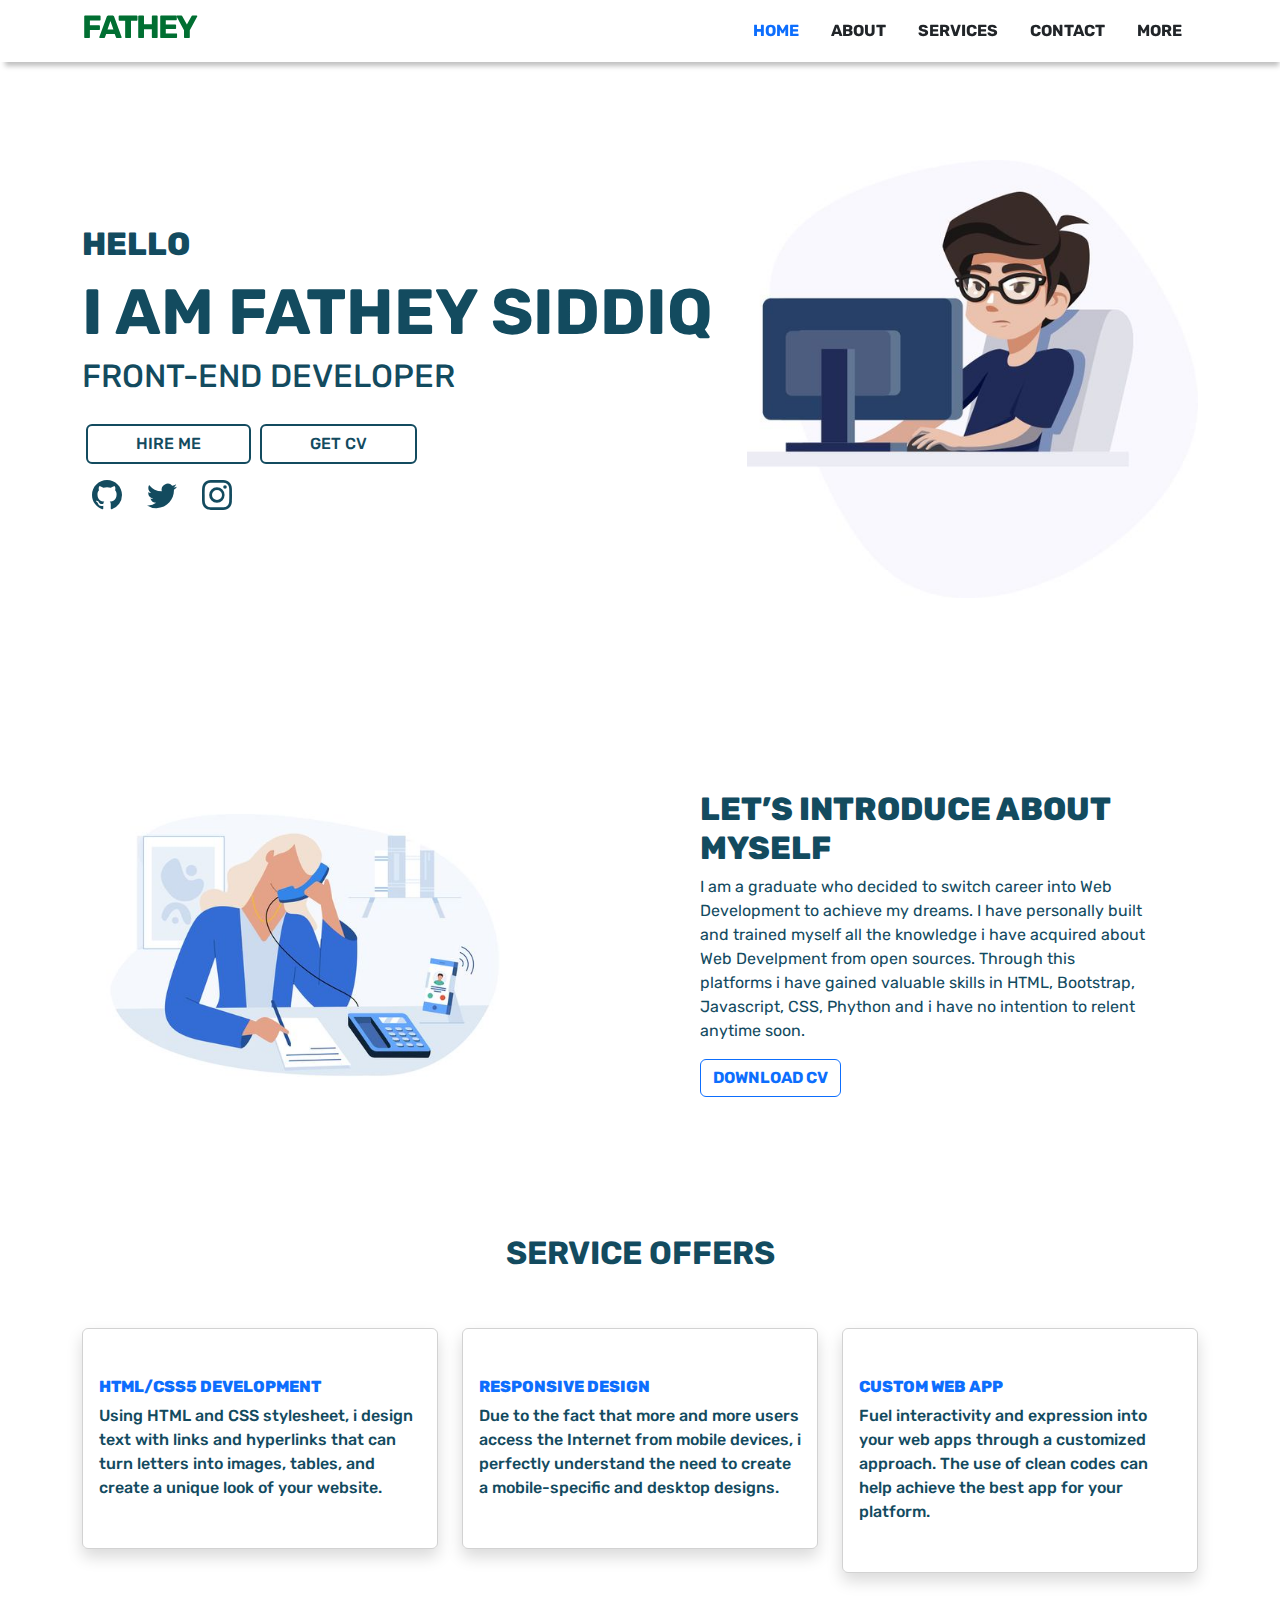
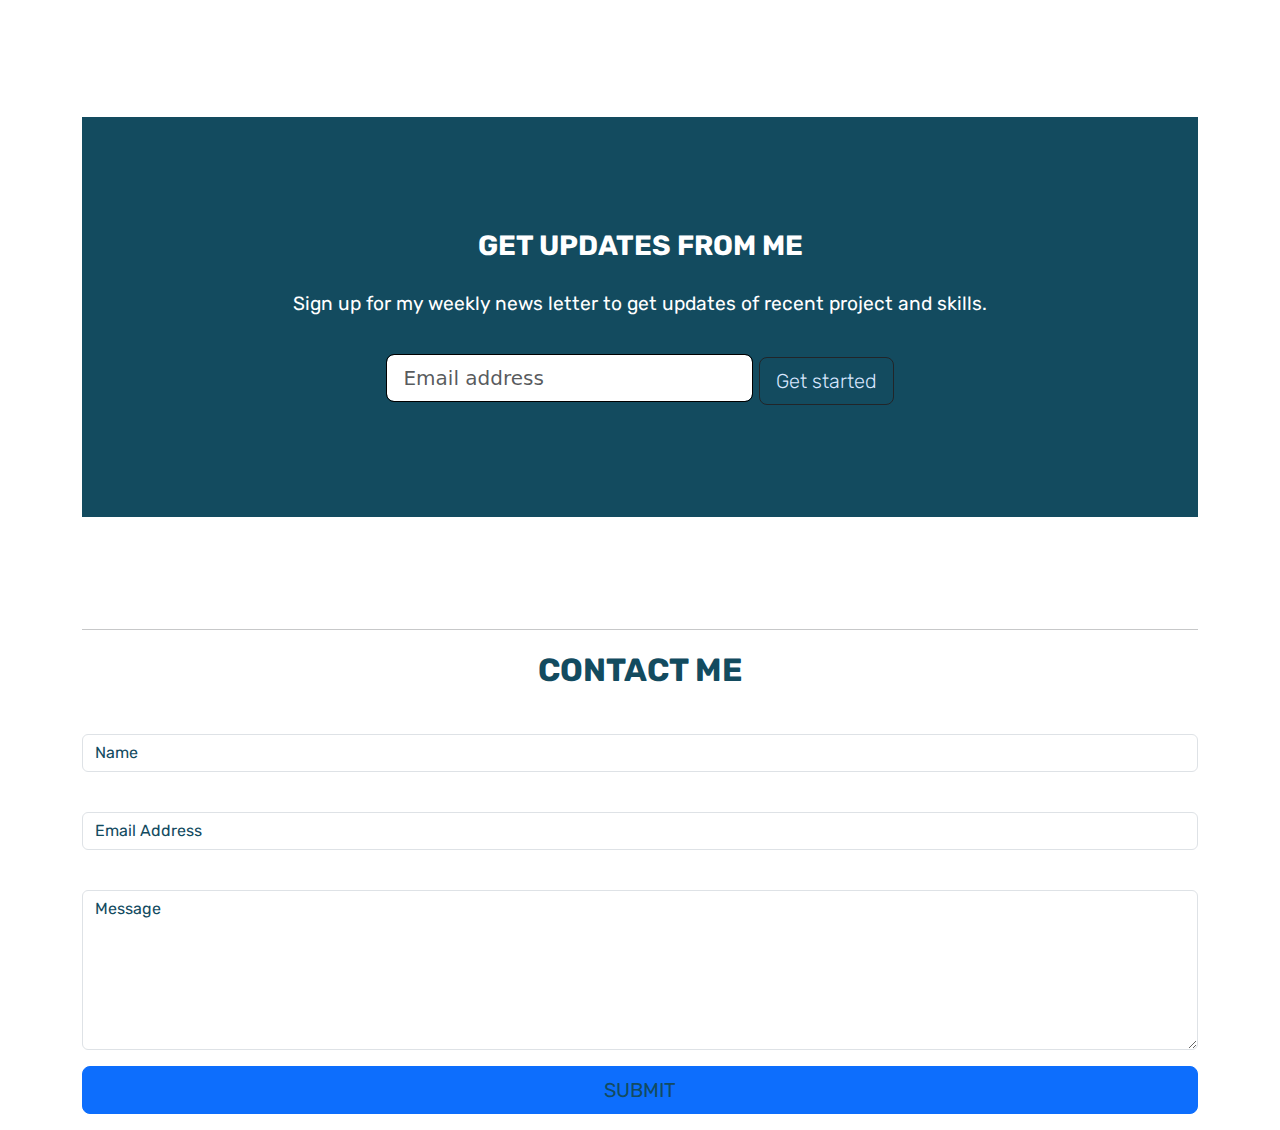
==== index.html @ e8e60c8e "Rename portfolo.html to index.html" ====
<!DOCTYPE html>
<html lang="en">
  <head>
    <meta charset="utf-8" />
    <meta http-equiv="X-UA-Compatible" content="IE=edge" />
    <meta name="viewport" content="width=device-width, initial-scale=1" />
    <link
      href="https://cdn.jsdelivr.net/npm/bootstrap@5.2.1/dist/css/bootstrap.min.css"
      rel="stylesheet"
    />

    <link rel="stylesheet" href="styles/styles.css" />
    <link
      rel="stylesheet"
      href="https://fonts.googleapis.com/css?family=Rubik"
    />
    <link
      rel="stylesheet"
      href="https://cdn.jsdelivr.net/npm/bootstrap-icons@1.5.0/font/bootstrap-icons.css"
    />
    <title>Fathey's World</title>
  </head>
  <body class="p-3 m-0 border-0 bd-example" style="background: white">
    <nav class="navbar navbar-dark navbar-expand-lg fixed-top mb-5">
      <div class="container">
        <h1 class="topper">FATHEY</h1>

        <button
          class="navbar-toggler bg-dark"
          type="button"
          data-bs-toggle="offcanvas"
          data-bs-target="#offcanvasDarkNavbar"
          aria-controls="offcanvasDarkNavbar"
        >
          <span class="navbar-toggler-icon"></span>
        </button>
        <div
          class="offcanvas offcanvas-end text-bg-info"
          tabindex="-1"
          id="offcanvasDarkNavbar"
          aria-labelledby="offcanvasDarkNavbarLabel"
        >
          <div class="offcanvas-header">
            <button
              type="button"
              class="btn-close btn-close-white"
              data-bs-dismiss="offcanvas"
              aria-label="Close"
            ></button>
          </div>
          <div class="offcanvas-body">
            <ul class="navbar-nav justify-content-end flex-grow-1">
              <li class="nav-item">
                <a
                  class="nav-link active link-primary active px-3"
                  aria-current="page"
                  href="#"
                  >HOME</a
                >
              </li>
              <li class="nav-item">
                <a class="nav-link link-dark active px-3" href="#">ABOUT</a>
              </li>
              <li class="nav-item">
                <a class="nav-link link-dark active px-3" href="">SERVICES</a>
              </li>
              <li class="nav-item">
                <a class="nav-link link-dark active px-3" href="">CONTACT</a>
              </li>
              <li class="nav-item">
                <a class="nav-link link-dark active px-3" href="">MORE</a>
              </li>
            </ul>
          </div>
        </div>
      </div>
    </nav>

    <!--introductory note about the portfolio-->
    <main>
      <div class="container main">
        <div class="row">
          <div class="col-12 col-lg-7">
            <div class="mt-5 pt-5">
              <p class="text-one mt-5 pt-3 lh-sm">HELLO</p>
              <p class="text-two lh-1">I AM FATHEY SIDDIQ</p>
              <p class="text-three lh-1">FRONT-END DEVELOPER</p>
            </div>

            <div class="">
              <button type="button" class="btn btn-md px-5 mx-1 my-3">
                <span>HIRE ME</span>
              </button>
              <button type="button" class="btn btn-md px-5 my-3">
                <span>GET CV</span>
              </button>
            </div>
            <div class="social">
              <svg
                xmlns="http://www.w3.org/2000/svg"
                width="50"
                height="30"
                fill="#134b5f"
                class="bi bi-github"
                viewBox="0 0 16 16"
              >
                <path
                  d="M8 0C3.58 0 0 3.58 0 8c0 3.54 2.29 6.53 5.47 7.59.4.07.55-.17.55-.38 0-.19-.01-.82-.01-1.49-2.01.37-2.53-.49-2.69-.94-.09-.23-.48-.94-.82-1.13-.28-.15-.68-.52-.01-.53.63-.01 1.08.58 1.23.82.72 1.21 1.87.87 2.33.66.07-.52.28-.87.51-1.07-1.78-.2-3.64-.89-3.64-3.95 0-.87.31-1.59.82-2.15-.08-.2-.36-1.02.08-2.12 0 0 .67-.21 2.2.82.64-.18 1.32-.27 2-.27.68 0 1.36.09 2 .27 1.53-1.04 2.2-.82 2.2-.82.44 1.1.16 1.92.08 2.12.51.56.82 1.27.82 2.15 0 3.07-1.87 3.75-3.65 3.95.29.25.54.73.54 1.48 0 1.07-.01 1.93-.01 2.2 0 .21.15.46.55.38A8.012 8.012 0 0 0 16 8c0-4.42-3.58-8-8-8z"
                />
              </svg>

              <svg
                xmlns="http://www.w3.org/2000/svg"
                width="50"
                height="30"
                fill="#134b5f"
                class="bi bi-twitter"
                viewBox="0 0 16 16"
              >
                <path
                  d="M5.026 15c6.038 0 9.341-5.003 9.341-9.334 0-.14 0-.282-.006-.422A6.685 6.685 0 0 0 16 3.542a6.658 6.658 0 0 1-1.889.518 3.301 3.301 0 0 0 1.447-1.817 6.533 6.533 0 0 1-2.087.793A3.286 3.286 0 0 0 7.875 6.03a9.325 9.325 0 0 1-6.767-3.429 3.289 3.289 0 0 0 1.018 4.382A3.323 3.323 0 0 1 .64 6.575v.045a3.288 3.288 0 0 0 2.632 3.218 3.203 3.203 0 0 1-.865.115 3.23 3.23 0 0 1-.614-.057 3.283 3.283 0 0 0 3.067 2.277A6.588 6.588 0 0 1 .78 13.58a6.32 6.32 0 0 1-.78-.045A9.344 9.344 0 0 0 5.026 15z"
                />
              </svg>

              <svg
                xmlns="http://www.w3.org/2000/svg"
                width="50"
                height="30"
                fill="#134b5f"
                class="bi bi-instagram"
                viewBox="0 0 16 16"
              >
                <path
                  d="M8 0C5.829 0 5.556.01 4.703.048 3.85.088 3.269.222 2.76.42a3.917 3.917 0 0 0-1.417.923A3.927 3.927 0 0 0 .42 2.76C.222 3.268.087 3.85.048 4.7.01 5.555 0 5.827 0 8.001c0 2.172.01 2.444.048 3.297.04.852.174 1.433.372 1.942.205.526.478.972.923 1.417.444.445.89.719 1.416.923.51.198 1.09.333 1.942.372C5.555 15.99 5.827 16 8 16s2.444-.01 3.298-.048c.851-.04 1.434-.174 1.943-.372a3.916 3.916 0 0 0 1.416-.923c.445-.445.718-.891.923-1.417.197-.509.332-1.09.372-1.942C15.99 10.445 16 10.173 16 8s-.01-2.445-.048-3.299c-.04-.851-.175-1.433-.372-1.941a3.926 3.926 0 0 0-.923-1.417A3.911 3.911 0 0 0 13.24.42c-.51-.198-1.092-.333-1.943-.372C10.443.01 10.172 0 7.998 0h.003zm-.717 1.442h.718c2.136 0 2.389.007 3.232.046.78.035 1.204.166 1.486.275.373.145.64.319.92.599.28.28.453.546.598.92.11.281.24.705.275 1.485.039.843.047 1.096.047 3.231s-.008 2.389-.047 3.232c-.035.78-.166 1.203-.275 1.485a2.47 2.47 0 0 1-.599.919c-.28.28-.546.453-.92.598-.28.11-.704.24-1.485.276-.843.038-1.096.047-3.232.047s-2.39-.009-3.233-.047c-.78-.036-1.203-.166-1.485-.276a2.478 2.478 0 0 1-.92-.598 2.48 2.48 0 0 1-.6-.92c-.109-.281-.24-.705-.275-1.485-.038-.843-.046-1.096-.046-3.233 0-2.136.008-2.388.046-3.231.036-.78.166-1.204.276-1.486.145-.373.319-.64.599-.92.28-.28.546-.453.92-.598.282-.11.705-.24 1.485-.276.738-.034 1.024-.044 2.515-.045v.002zm4.988 1.328a.96.96 0 1 0 0 1.92.96.96 0 0 0 0-1.92zm-4.27 1.122a4.109 4.109 0 1 0 0 8.217 4.109 4.109 0 0 0 0-8.217zm0 1.441a2.667 2.667 0 1 1 0 5.334 2.667 2.667 0 0 1 0-5.334z"
                />
              </svg>
            </div>
          </div>
          <div class="col-none col-lg-5">
            <img
              src="images/folio.jpg"
              class="image-fluid my-5 py-5 image1"
              alt="mages"
            />
          </div>
        </div>
      </div>
    </main>

    <section>
      <div class="container" id="section1">
        <div class="row">
          <div class="col col-lg-6 mt-5 pt-5">
            <img
              src="images/magic2.jpg"
              class="image-fluid mx-1 px-2 image2"
              alt="magic2"
            />
          </div>
          <!-- basic introduction about me -->
          <div class="col-12 col-lg-6 mt-5 pt-5 intro">
            <h3 class="mx-5" id="intro">LET’S INTRODUCE ABOUT MYSELF</h3>
            <p class="mx-5">
              I am a graduate who decided to switch career into Web Development
              to achieve my dreams. I have personally built and trained myself
              all the knowledge i have acquired about Web Develpment from open
              sources. Through this platforms i have gained valuable skills in
              HTML, Bootstrap, Javascript, CSS, Phython and i have no intention
              to relent anytime soon.
            </p>
            <div class="mx-5">
              <button class="btn btn-outline-primary">
                <span>DOWNLOAD CV</span>
              </button>
            </div>
          </div>
        </div>
      </div>
    </section>

    <!-- skill section and serivce -->
    <section id="section2">
      <div class="container">
        <h3 class="text-center">SERVICE OFFERS</h3>
        <div class="row g-4">
          <div class="col-lg-4" id="card">
            <div class="card shadow">
              <div class="card-body py-5">
                <h6 class="card-title">
                  <a href=""> HTML/CSS5 DEVELOPMENT</a>
                </h6>
                <p class="card-text">
                  Using HTML and CSS stylesheet, i design text with links and
                  hyperlinks that can turn letters into images, tables, and
                  create a unique look of your website.
                </p>
              </div>
            </div>
          </div>
          <div class="col-lg-4" id="card">
            <div class="card shadow">
              <div class="card-body py-5">
                <h6 class="card-title">
                  <a href="">RESPONSIVE DESIGN</a>
                </h6>
                <p class="card-text">
                  Due to the fact that more and more users access the Internet
                  from mobile devices, i perfectly understand the need to create
                  a mobile-specific and desktop designs.
                </p>
              </div>
            </div>
          </div>
          <div class="col-lg-4" id="card">
            <div class="card shadow">
              <div class="card-body py-5">
                <h6 class="card-title">
                  <a href=""> CUSTOM WEB APP</a>
                </h6>
                <p class="card-text">
                  Fuel interactivity and expression into your web apps through a
                  customized approach. The use of clean codes can help achieve
                  the best app for your platform.
                </p>
              </div>
            </div>
          </div>
        </div>
      </div>
    </section>

    <section>
      <div class="container" id="section3">
        <div class="toper">
          <h3 class="">GET UPDATES FROM ME</h3>
          <p class="">
            Sign up for my weekly news letter to get updates of recent project
            and skills.
          </p>
          <form action="form-control" class="">
            <div class="form-group d-inline px-3">
              <!-- Form submit label -->
              <label for="form-control" class="form-label"
                ><input
                  type="email"
                  class="form-control-lg form-control"
                  placeholder="Email address"
                  id="input-lg"
              /></label>

              <!-- Form submit button -->
              <button type="button" class="btn btn-outline-dark btn-lg">
                <span>Get started</span>
              </button>
            </div>
          </form>
        </div>
      </div>
    </section>

    <section>
      <div class="container">
        <div class="" id="contacts">
          <div id="contactForm">
            <hr />
            <p class="text-center">CONTACT ME</p>
            <form
              action="mailto:fati.muhammad1@icloud.com"
              method="post"
              enctype="text/plain"
            >
              <!-- Name input -->
              <div class="mb-3">
                <label class="form-label" for="name"></label>
                <input
                  class="form-control"
                  id="name"
                  type="text"
                  placeholder="Name"
                  required
                />
              </div>

              <!-- Email address input -->
              <div class="mb-3">
                <label class="form-label" for="emailAddress"></label>
                <input
                  class="form-control"
                  id="emailAddress"
                  type="email"
                  placeholder="Email Address"
                  required
                />
              </div>

              <!-- Message input -->
              <div class="mb-3">
                <label class="form-label" for="message"></label>
                <textarea
                  class="form-control"
                  id="message"
                  type="text"
                  placeholder="Message"
                  size="50"
                  required
                ></textarea>
              </div>

              <!-- Form submit button -->
              <div class="d-grid">
                <button class="btn btn-primary btn-lg" type="submit">
                  <span>SUBMIT</span>
                </button>
              </div>
            </form>
          </div>
        </div>
      </div>
    </section>

    <script src="https://cdn.jsdelivr.net/npm/bootstrap@5.2.1/dist/js/bootstrap.bundle.min.js"></script>
  </body>
</html>
---- styles/styles.css ----
nav {
  color: var(--bs-black);
  background: white;
  box-shadow: 2px 7px 5px -3px rgba(0, 0, 0, 0.25);
  -webkit-box-shadow: 2px 7px 5px -3px rgba(0, 0, 0, 0.25);
  -moz-box-shadow: 2px 7px 5px -3px rgba(0, 0, 0, 0.25);
}

nav .topper {
  color: #016f32;
  font-family: Rubik, sherif;
  font-size: 2em;
  font-weight: 700;
  letter-spacing: -2px;
}

nav .nav-link {
  font-family: Rubik, sherif;
  font-weight: 700;
  color: var(--bs-black);
}

.main {
  margin-top: 3em;
  color: #134b5f;
}

.main .text-one {
  color: #134b5f;
  font-family: Rubik, sherif;
  font-weight: 800;
  font-size: 2em;
}

.main .text-two {
  color: #134b5f;
  font-family: Rubik, sherif;
  font-weight: 700;
  font-size: 4em;
}

.main .text-three {
  color: #134b5f;
  font-family: Rubik, sherif;
  font-weight: 450;
  font-size: 2em;
}

.main .btn {
  background-color: white;
  color: #134b5f;
  border: 2px solid #134b5f;
}

.main .btn:hover, .main .btn:focus, .main .btn:active, .main .btn.active, .main .open > .dropdown-toggle.btn {
  background-color: #134b5f;
  color: white;
}

.main span {
  font-weight: 500;
  font-family: Rubik, sherif;
  font-size: 1em;
}

.main .git-el, .main .twitter-el {
  padding: 10px;
}

.main .image1 {
  max-width: 100%;
  height: auto;
}

#section1 img {
  max-width: 80%;
  height: auto;
}

#section1 h3 {
  font-size: 2em;
  font-family: Rubik, sherif;
  font-weight: 800;
  color: #134b5f;
}

#section1 p {
  font-family: Rubik, sherif;
  color: #134b5f;
}

#section1 span {
  font-family: Rubik, sherif;
  font-weight: 700;
}

#section2 {
  margin-top: 8em;
  margin-bottom: 8em;
}

#section2 h3 {
  font-family: Rubik, sherif;
  color: #134b5f;
  font-weight: 700;
  font-size: 2em;
}

#section2 .row {
  margin-top: 1em;
}

#section2 .card {
  margin: 1em auto;
  background: -webkit-gradient(linear, left top, right top, from(#e3ffe7), to(#d9e7ff)) box-shadow rgba(var(--bs-black), 0.075);
  background: linear-gradient(90deg, #e3ffe7 0%, #d9e7ff 100%) box-shadow rgba(var(--bs-black), 0.075);
}

#section2 a {
  text-decoration: none;
  font-family: Rubik, sherif;
  font-weight: 800;
}

#section2 p {
  color: #134b5f;
  font-family: Rubik, sherif;
  font-weight: 500;
}

#section3 .toper {
  text-align: center;
  margin-top: 5em;
  margin-bottom: 7em;
  height: 400px;
  background-color: #134b5f;
}

#section3 h3 {
  padding-top: 4em;
  font-family: Rubik, sherif;
  color: white;
  font-weight: 700;
}

#section3 p {
  padding-top: 1em;
  padding-bottom: 1em;
  font-family: Rubik, sherif;
  color: white;
  font-size: 1.2em;
}

#section3 input {
  border: 1px solid black;
  padding-right: 3em;
  margin-right: 2em;
}

#section3 span {
  font-family: Rubik, sherif;
  font-weight: 300;
  color: #d9e7ff;
}

#contact {
  padding-left: 15em;
}

#contactForm {
  text-align: center;
}

#contactForm p {
  text-align: center;
  font-family: Rubik, sherif;
  color: #134b5f;
  font-size: 2em;
  font-weight: 700;
}

#contactForm ::-webkit-input-placeholder {
  font-family: Rubik, sherif;
  color: #134b5f;
}

#contactForm :-ms-input-placeholder {
  font-family: Rubik, sherif;
  color: #134b5f;
}

#contactForm ::-ms-input-placeholder {
  font-family: Rubik, sherif;
  color: #134b5f;
}

#contactForm ::placeholder {
  font-family: Rubik, sherif;
  color: #134b5f;
}

#contactForm textarea {
  height: 10rem;
}

#contactForm span {
  font-family: Rubik, sherif;
  color: #134b5f;
}
/*# sourceMappingURL=styles.css.map */
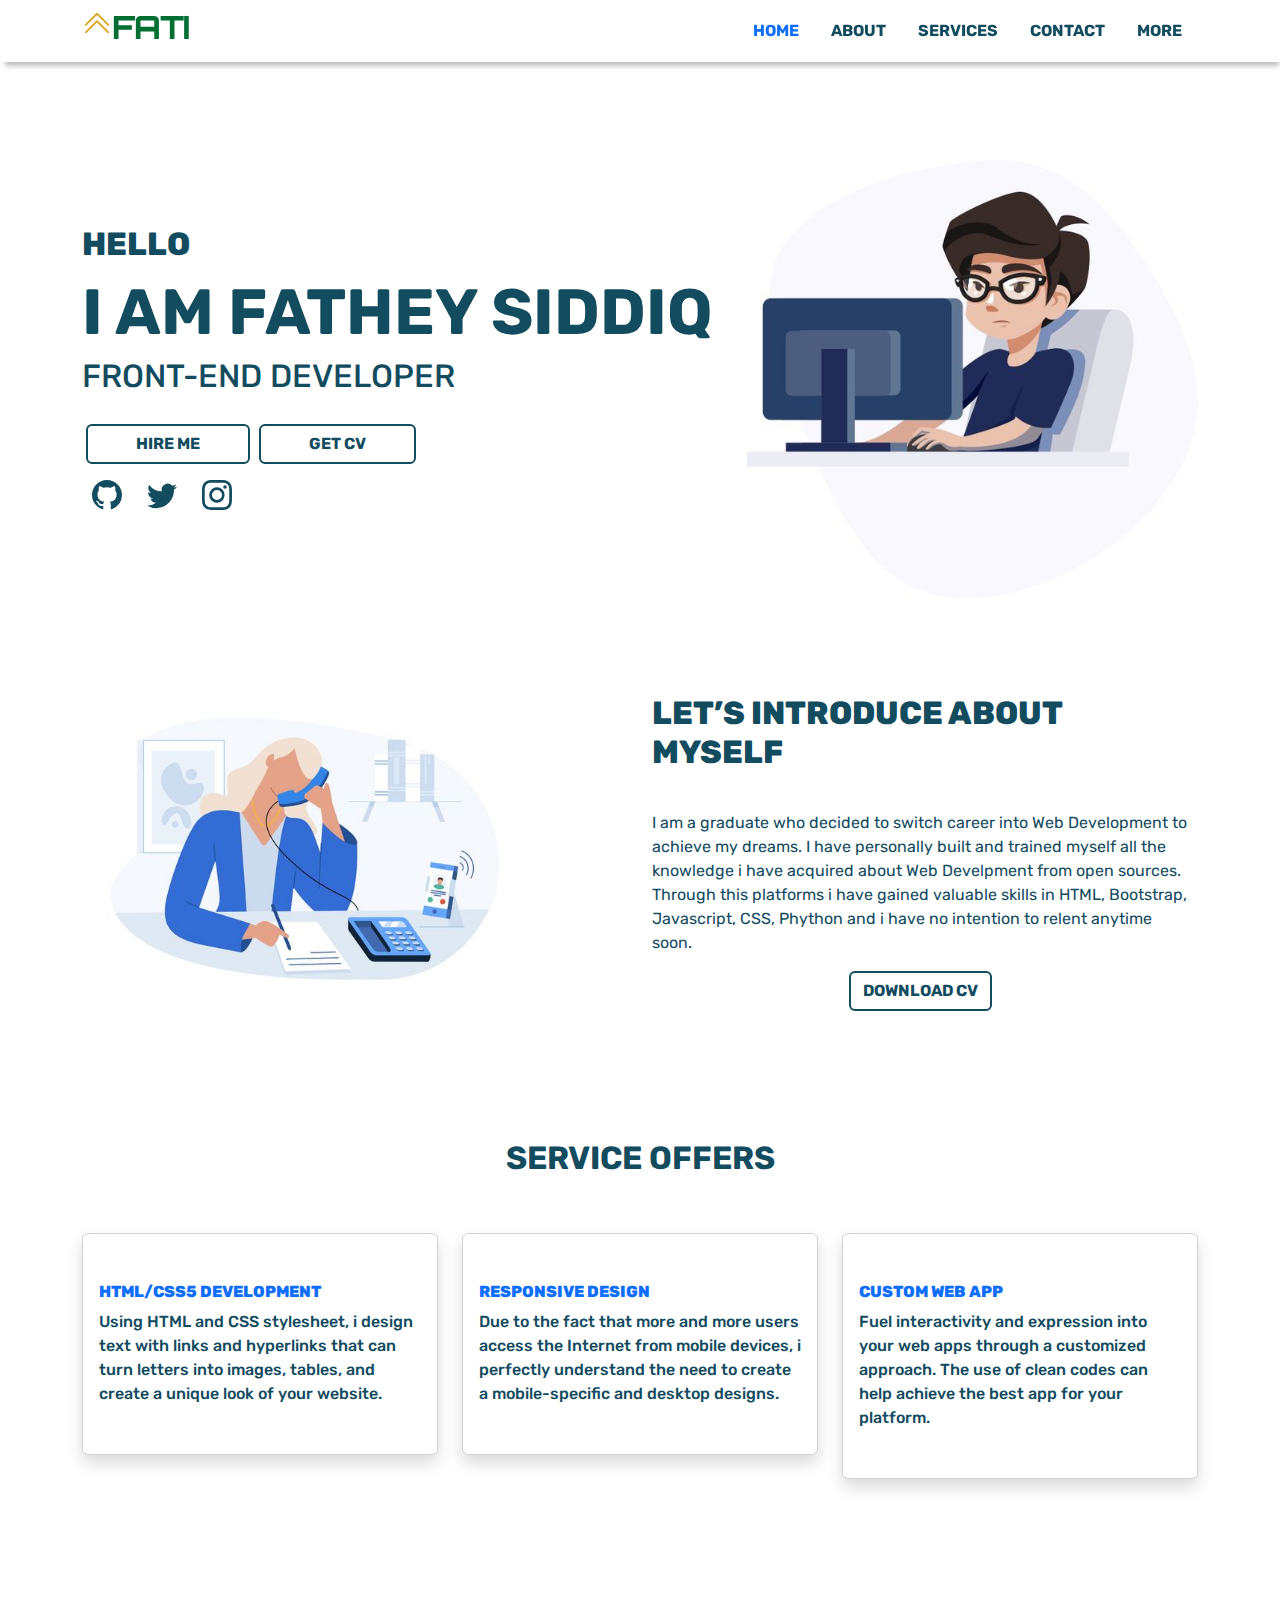
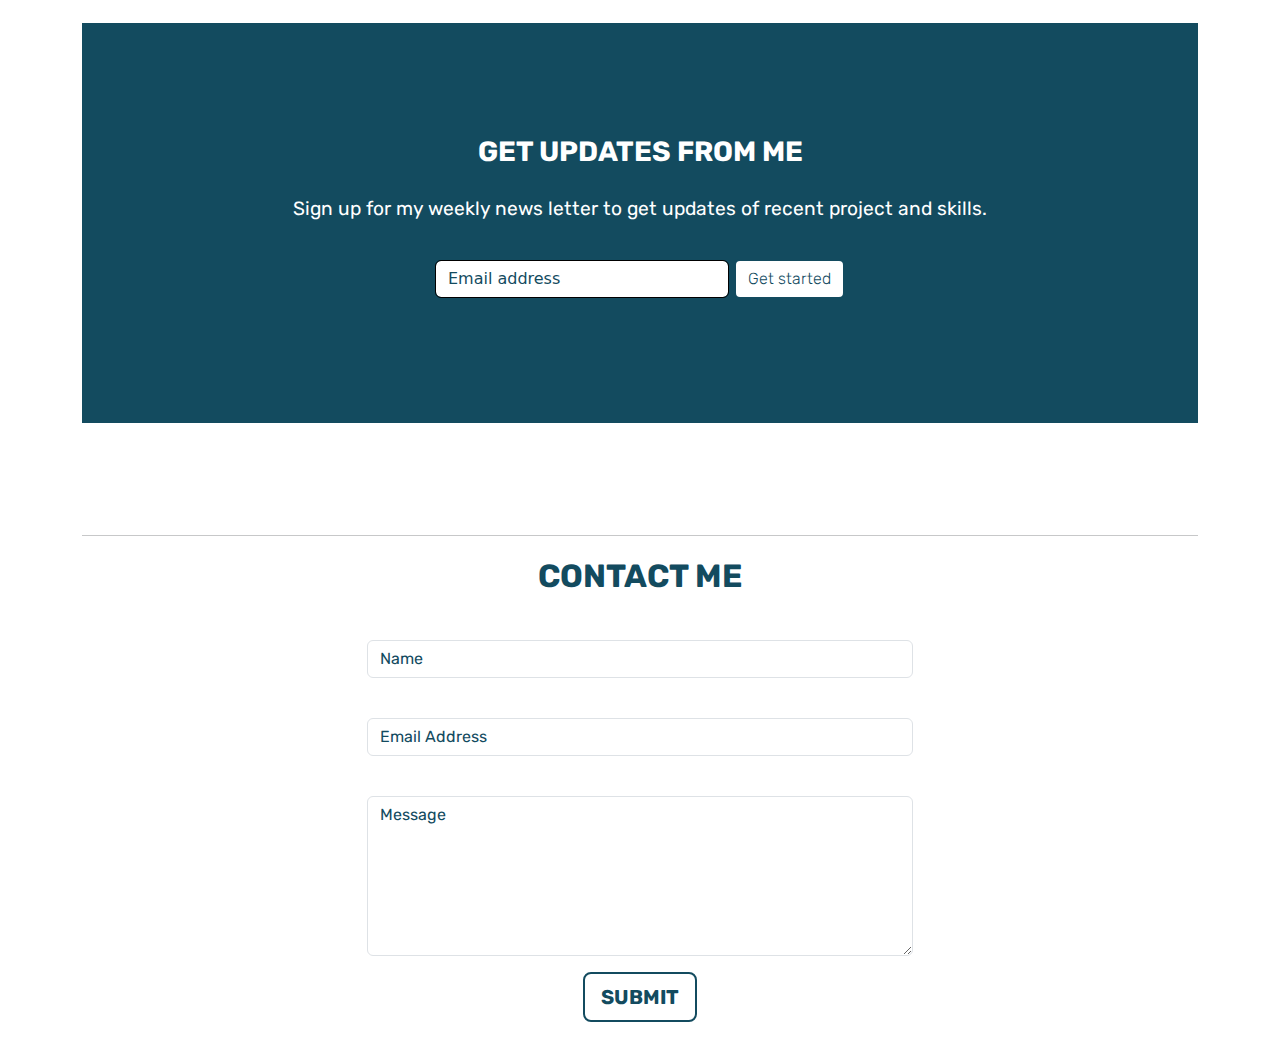
==== commit f977b876: "Merge branch 'main' of https://github.com/GreenY3z/Fatinovo" ====
--- a/index.html
+++ b/index.html
@@ -9,24 +9,65 @@
       rel="stylesheet"
     />
 
-    <link rel="stylesheet" href="styles/styles.css" />
     <link
       rel="stylesheet"
       href="https://fonts.googleapis.com/css?family=Rubik"
     />
+
+    <link
+      rel="stylesheet"
+      href="https://fonts.googleapis.com/css?family=Orbitron"
+    />
+
     <link
       rel="stylesheet"
       href="https://cdn.jsdelivr.net/npm/bootstrap-icons@1.5.0/font/bootstrap-icons.css"
     />
+    <link rel="stylesheet" href="styles/styles.css" />
+    <link rel="stylesheet" href="folo.css" />
     <title>Fathey's World</title>
   </head>
-  <body class="p-3 m-0 border-0 bd-example" style="background: white">
-    <nav class="navbar navbar-dark navbar-expand-lg fixed-top mb-5">
+  <body
+    class="p-3 m-0 border-0 bd-example"
+    style="
+      background: white;
+      animation: body 1s ease 0s 1 normal forwards;
+      @keyframes body {
+        0% {
+          transform: scale(0);
+        }
+
+        100% {
+          transform: scale(1);
+        }
+      }
+    "
+  >
+    <nav class="navbar navbar-expand-lg fixed-top mb-5">
       <div class="container">
-        <h1 class="topper">FATHEY</h1>
+        <div class="logo">
+          <svg
+            xmlns="http://www.w3.org/2000/svg"
+            width="30"
+            height="30"
+            fill="goldenrod"
+            class="bi bi-chevron-double-up"
+            viewBox="0 0 16 16"
+          >
+            <path
+              fill-rule="evenodd"
+              d="M7.646 2.646a.5.5 0 0 1 .708 0l6 6a.5.5 0 0 1-.708.708L8 3.707 2.354 9.354a.5.5 0 1 1-.708-.708l6-6z"
+            />
+            <path
+              fill-rule="evenodd"
+              d="M7.646 6.646a.5.5 0 0 1 .708 0l6 6a.5.5 0 0 1-.708.708L8 7.707l-5.646 5.647a.5.5 0 0 1-.708-.708l6-6z"
+            />
+          </svg>
+          <h1 class="topper">FATI</h1>
+        </div>
 
         <button
-          class="navbar-toggler bg-dark"
+          class="navbar-toggler bg-light"
           type="button"
           data-bs-toggle="offcanvas"
           data-bs-target="#offcanvasDarkNavbar"
@@ -35,7 +76,7 @@
           <span class="navbar-toggler-icon"></span>
         </button>
         <div
-          class="offcanvas offcanvas-end text-bg-info"
+          class="offcanvas offcanvas-end"
           tabindex="-1"
           id="offcanvasDarkNavbar"
           aria-labelledby="offcanvasDarkNavbarLabel"
@@ -59,16 +100,24 @@
                 >
               </li>
               <li class="nav-item">
-                <a class="nav-link link-dark active px-3" href="#">ABOUT</a>
-              </li>
-              <li class="nav-item">
-                <a class="nav-link link-dark active px-3" href="">SERVICES</a>
-              </li>
-              <li class="nav-item">
-                <a class="nav-link link-dark active px-3" href="">CONTACT</a>
-              </li>
-              <li class="nav-item">
-                <a class="nav-link link-dark active px-3" href="">MORE</a>
+                <a class="nav-link active px-3" style="color: #134b5f" href="#"
+                  >ABOUT</a
+                >
+              </li>
+              <li class="nav-item">
+                <a class="nav-link active px-3" style="color: #134b5f" href=""
+                  >SERVICES</a
+                >
+              </li>
+              <li class="nav-item">
+                <a class="nav-link active px-3" style="color: #134b5f" href=""
+                  >CONTACT</a
+                >
+              </li>
+              <li class="nav-item">
+                <a class="nav-link active px-3" style="color: #134b5f" href=""
+                  >MORE</a
+                >
               </li>
             </ul>
           </div>
@@ -150,7 +199,7 @@
     <section>
       <div class="container" id="section1">
         <div class="row">
-          <div class="col col-lg-6 mt-5 pt-5">
+          <div class="col-sm-12 col-lg-6">
             <img
               src="images/magic2.jpg"
               class="image-fluid mx-1 px-2 image2"
@@ -158,9 +207,9 @@
             />
           </div>
           <!-- basic introduction about me -->
-          <div class="col-12 col-lg-6 mt-5 pt-5 intro">
-            <h3 class="mx-5" id="intro">LET’S INTRODUCE ABOUT MYSELF</h3>
-            <p class="mx-5">
+          <div class="col-sm-12 col-lg-6 intro">
+            <h3 class="" id="intro">LET’S INTRODUCE ABOUT MYSELF</h3>
+            <p class="">
               I am a graduate who decided to switch career into Web Development
               to achieve my dreams. I have personally built and trained myself
               all the knowledge i have acquired about Web Develpment from open
@@ -168,8 +217,8 @@
               HTML, Bootstrap, Javascript, CSS, Phython and i have no intention
               to relent anytime soon.
             </p>
-            <div class="mx-5">
-              <button class="btn btn-outline-primary">
+            <div class="d-btn">
+              <button class="btn">
                 <span>DOWNLOAD CV</span>
               </button>
             </div>
@@ -243,13 +292,13 @@
               <label for="form-control" class="form-label"
                 ><input
                   type="email"
-                  class="form-control-lg form-control"
+                  class="form-control-md form-control"
                   placeholder="Email address"
                   id="input-lg"
               /></label>
 
               <!-- Form submit button -->
-              <button type="button" class="btn btn-outline-dark btn-lg">
+              <button type="button" class="btn btn-outline-dark btn-md">
                 <span>Get started</span>
               </button>
             </div>
@@ -264,55 +313,61 @@
           <div id="contactForm">
             <hr />
             <p class="text-center">CONTACT ME</p>
-            <form
-              action="mailto:fati.muhammad1@icloud.com"
-              method="post"
-              enctype="text/plain"
-            >
-              <!-- Name input -->
-              <div class="mb-3">
-                <label class="form-label" for="name"></label>
-                <input
-                  class="form-control"
-                  id="name"
-                  type="text"
-                  placeholder="Name"
-                  required
-                />
+            <div class="row">
+              <div class="col-lg-3"></div>
+              <div class="col-lg-6 col-sm-12">
+                <form
+                  action="mailto:fati.muhammad1@icloud.com"
+                  method="post"
+                  enctype="text/plain"
+                >
+                  <!-- Name input -->
+                  <div class="mb-3">
+                    <label class="form-label" for="name"></label>
+                    <input
+                      class="form-control"
+                      id="name"
+                      type="text"
+                      placeholder="Name"
+                      required
+                    />
+                  </div>
+
+                  <!-- Email address input -->
+                  <div class="mb-3">
+                    <label class="form-label" for="emailAddress"></label>
+                    <input
+                      class="form-control"
+                      id="emailAddress"
+                      type="email"
+                      placeholder="Email Address"
+                      required
+                    />
+                  </div>
+
+                  <!-- Message input -->
+                  <div class="mb-3">
+                    <label class="form-label" for="message"></label>
+                    <textarea
+                      class="form-control"
+                      id="message"
+                      type="text"
+                      placeholder="Message"
+                      size="50"
+                      required
+                    ></textarea>
+                  </div>
+
+                  <!-- Form submit button -->
+                  <div class="d-grid">
+                    <button class="btn btn-lg" type="submit">
+                      <span>SUBMIT</span>
+                    </button>
+                  </div>
+                </form>
+                <div class="col-lg-3"></div>
               </div>
-
-              <!-- Email address input -->
-              <div class="mb-3">
-                <label class="form-label" for="emailAddress"></label>
-                <input
-                  class="form-control"
-                  id="emailAddress"
-                  type="email"
-                  placeholder="Email Address"
-                  required
-                />
-              </div>
-
-              <!-- Message input -->
-              <div class="mb-3">
-                <label class="form-label" for="message"></label>
-                <textarea
-                  class="form-control"
-                  id="message"
-                  type="text"
-                  placeholder="Message"
-                  size="50"
-                  required
-                ></textarea>
-              </div>
-
-              <!-- Form submit button -->
-              <div class="d-grid">
-                <button class="btn btn-primary btn-lg" type="submit">
-                  <span>SUBMIT</span>
-                </button>
-              </div>
-            </form>
+            </div>
           </div>
         </div>
       </div>
--- a/styles/styles.css
+++ b/styles/styles.css
@@ -1,75 +1,216 @@
 nav {
-  color: var(--bs-black);
   background: white;
   box-shadow: 2px 7px 5px -3px rgba(0, 0, 0, 0.25);
   -webkit-box-shadow: 2px 7px 5px -3px rgba(0, 0, 0, 0.25);
   -moz-box-shadow: 2px 7px 5px -3px rgba(0, 0, 0, 0.25);
 }
 
+nav .logo {
+  display: -webkit-box;
+  display: -ms-flexbox;
+  display: flex;
+}
+
 nav .topper {
   color: #016f32;
-  font-family: Rubik, sherif;
-  font-size: 2em;
-  font-weight: 700;
-  letter-spacing: -2px;
+  font-family: Orbitron, san-sherif;
+  font-size: 2em;
+  font-weight: 800;
+  letter-spacing: -1px;
 }
 
 nav .nav-link {
-  font-family: Rubik, sherif;
-  font-weight: 700;
-  color: var(--bs-black);
-}
-
-.main {
+  font-family: Rubik, san-sherif;
+  font-weight: 700;
+  color: #134b5f;
+  -webkit-animation: myAnim 1s ease 0s 1 normal forwards;
+          animation: myAnim 1s ease 0s 1 normal forwards;
+}
+
+@-webkit-keyframes myAnim {
+  0% {
+    -webkit-transform: scale(0.5);
+            transform: scale(0.5);
+  }
+  100% {
+    -webkit-transform: scale(1);
+            transform: scale(1);
+  }
+}
+
+@keyframes myAnim {
+  0% {
+    -webkit-transform: scale(0.5);
+            transform: scale(0.5);
+  }
+  100% {
+    -webkit-transform: scale(1);
+            transform: scale(1);
+  }
+}
+
+body .main {
   margin-top: 3em;
-  color: #134b5f;
-}
-
-.main .text-one {
-  color: #134b5f;
-  font-family: Rubik, sherif;
+}
+
+body .main .text-one {
+  color: #134b5f;
+  font-family: Rubik, san-sherif;
   font-weight: 800;
   font-size: 2em;
-}
-
-.main .text-two {
-  color: #134b5f;
-  font-family: Rubik, sherif;
+  -webkit-animation: tracking-in-expand-fwd-top 0.8s cubic-bezier(0.215, 0.61, 0.355, 1) both;
+          animation: tracking-in-expand-fwd-top 0.8s cubic-bezier(0.215, 0.61, 0.355, 1) both;
+}
+
+body .main .text-two {
+  color: #134b5f;
+  font-family: Rubik, san-sherif;
   font-weight: 700;
   font-size: 4em;
-}
-
-.main .text-three {
-  color: #134b5f;
-  font-family: Rubik, sherif;
+  -webkit-animation: tracking-in-expand-fwd-top 0.8s cubic-bezier(0.215, 0.61, 0.355, 1) both;
+          animation: tracking-in-expand-fwd-top 0.8s cubic-bezier(0.215, 0.61, 0.355, 1) both;
+}
+
+body .main .text-three {
+  color: #134b5f;
+  font-family: Rubik, san-sherif;
   font-weight: 450;
   font-size: 2em;
-}
-
-.main .btn {
+  -webkit-animation: tracking-in-expand-fwd-top 0.8s cubic-bezier(0.215, 0.61, 0.355, 1) both;
+          animation: tracking-in-expand-fwd-top 0.8s cubic-bezier(0.215, 0.61, 0.355, 1) both;
+}
+
+@-webkit-keyframes tracking-in-expand-fwd-top {
+  0% {
+    letter-spacing: -0.5em;
+    -webkit-transform: translateZ(-700px) translateY(-500px);
+            transform: translateZ(-700px) translateY(-500px);
+    opacity: 0;
+  }
+  40% {
+    opacity: 0.6;
+  }
+  100% {
+    -webkit-transform: translateZ(0) translateY(0);
+            transform: translateZ(0) translateY(0);
+    opacity: 1;
+  }
+}
+
+@keyframes tracking-in-expand-fwd-top {
+  0% {
+    letter-spacing: -0.5em;
+    -webkit-transform: translateZ(-700px) translateY(-500px);
+            transform: translateZ(-700px) translateY(-500px);
+    opacity: 0;
+  }
+  40% {
+    opacity: 0.6;
+  }
+  100% {
+    -webkit-transform: translateZ(0) translateY(0);
+            transform: translateZ(0) translateY(0);
+    opacity: 1;
+  }
+}
+
+body .btn {
   background-color: white;
   color: #134b5f;
   border: 2px solid #134b5f;
 }
 
-.main .btn:hover, .main .btn:focus, .main .btn:active, .main .btn.active, .main .open > .dropdown-toggle.btn {
+body .btn:hover {
   background-color: #134b5f;
   color: white;
-}
-
-.main span {
-  font-weight: 500;
-  font-family: Rubik, sherif;
+  -webkit-animation: myAnim 1s linear 5ms 1 normal forwards;
+          animation: myAnim 1s linear 5ms 1 normal forwards;
+}
+
+@keyframes myAnim {
+  0% {
+    -webkit-transform: scale(0.5);
+            transform: scale(0.5);
+  }
+  100% {
+    -webkit-transform: scale(1);
+            transform: scale(1);
+  }
+}
+
+body span {
+  font-weight: 700;
+  font-family: Rubik, san-sherif;
   font-size: 1em;
 }
 
-.main .git-el, .main .twitter-el {
-  padding: 10px;
-}
-
-.main .image1 {
+body .image1 {
   max-width: 100%;
   height: auto;
+  -webkit-animation: jello-horizontal 1.5s both;
+          animation: jello-horizontal 1.5s both;
+}
+
+@-webkit-keyframes jello-horizontal {
+  0% {
+    -webkit-transform: scale3d(1, 1, 1);
+            transform: scale3d(1, 1, 1);
+  }
+  30% {
+    -webkit-transform: scale3d(0.75, 1.25, 1);
+            transform: scale3d(0.75, 1.25, 1);
+  }
+  40% {
+    -webkit-transform: scale3d(1.25, 0.75, 1);
+            transform: scale3d(1.25, 0.75, 1);
+  }
+  50% {
+    -webkit-transform: scale3d(0.85, 1.15, 1);
+            transform: scale3d(0.85, 1.15, 1);
+  }
+  65% {
+    -webkit-transform: scale3d(1.05, 0.95, 1);
+            transform: scale3d(1.05, 0.95, 1);
+  }
+  75% {
+    -webkit-transform: scale3d(0.95, 1.05, 1);
+            transform: scale3d(0.95, 1.05, 1);
+  }
+  100% {
+    -webkit-transform: scale3d(1, 1, 1);
+            transform: scale3d(1, 1, 1);
+  }
+}
+
+@keyframes jello-horizontal {
+  0% {
+    -webkit-transform: scale3d(1, 1, 1);
+            transform: scale3d(1, 1, 1);
+  }
+  30% {
+    -webkit-transform: scale3d(0.75, 1.25, 1);
+            transform: scale3d(0.75, 1.25, 1);
+  }
+  40% {
+    -webkit-transform: scale3d(1.25, 0.75, 1);
+            transform: scale3d(1.25, 0.75, 1);
+  }
+  50% {
+    -webkit-transform: scale3d(0.85, 1.15, 1);
+            transform: scale3d(0.85, 1.15, 1);
+  }
+  65% {
+    -webkit-transform: scale3d(1.05, 0.95, 1);
+            transform: scale3d(1.05, 0.95, 1);
+  }
+  75% {
+    -webkit-transform: scale3d(0.95, 1.05, 1);
+            transform: scale3d(0.95, 1.05, 1);
+  }
+  100% {
+    -webkit-transform: scale3d(1, 1, 1);
+            transform: scale3d(1, 1, 1);
+  }
 }
 
 #section1 img {
@@ -77,20 +218,63 @@
   height: auto;
 }
 
+#section1 .intro {
+  max-width: 35em;
+}
+
 #section1 h3 {
-  font-size: 2em;
-  font-family: Rubik, sherif;
+  padding-bottom: 1em;
+  font-size: 2em;
+  font-family: Rubik, san-sherif;
   font-weight: 800;
   color: #134b5f;
+  -webkit-animation: tracking-in-expand-fwd-top 0.8s cubic-bezier(0.215, 0.61, 0.355, 1) both;
+          animation: tracking-in-expand-fwd-top 0.8s cubic-bezier(0.215, 0.61, 0.355, 1) both;
 }
 
 #section1 p {
-  font-family: Rubik, sherif;
-  color: #134b5f;
+  padding: 0 auto;
+  font-family: Rubik, san-sherif;
+  color: #134b5f;
+  -webkit-animation: tracking-in-expand-fwd-top 0.8s cubic-bezier(0.215, 0.61, 0.355, 1) both;
+          animation: tracking-in-expand-fwd-top 0.8s cubic-bezier(0.215, 0.61, 0.355, 1) both;
+}
+
+@keyframes tracking-in-expand-fwd-top {
+  0% {
+    letter-spacing: -0.5em;
+    -webkit-transform: translateZ(-700px) translateY(-500px);
+            transform: translateZ(-700px) translateY(-500px);
+    opacity: 0;
+  }
+  40% {
+    opacity: 0.6;
+  }
+  100% {
+    -webkit-transform: translateZ(0) translateY(0);
+            transform: translateZ(0) translateY(0);
+    opacity: 1;
+  }
+}
+
+#section1 .d-btn {
+  text-align: center;
+}
+
+#section1 .btn {
+  background-color: white;
+  color: #134b5f;
+  border: 2px solid #134b5f;
+  text-align: center;
+}
+
+#section1 .btn:hover, #section1 .btn:focus, #section1 .btn:active, #section1 .btn.active {
+  background-color: #134b5f;
+  color: white;
 }
 
 #section1 span {
-  font-family: Rubik, sherif;
+  font-family: Rubik, san-sherif;
   font-weight: 700;
 }
 
@@ -100,7 +284,7 @@
 }
 
 #section2 h3 {
-  font-family: Rubik, sherif;
+  font-family: Rubik, san-sherif;
   color: #134b5f;
   font-weight: 700;
   font-size: 2em;
@@ -118,13 +302,13 @@
 
 #section2 a {
   text-decoration: none;
-  font-family: Rubik, sherif;
+  font-family: Rubik, san-sherif;
   font-weight: 800;
 }
 
 #section2 p {
   color: #134b5f;
-  font-family: Rubik, sherif;
+  font-family: Rubik, san-sherif;
   font-weight: 500;
 }
 
@@ -138,7 +322,7 @@
 
 #section3 h3 {
   padding-top: 4em;
-  font-family: Rubik, sherif;
+  font-family: Rubik, san-sherif;
   color: white;
   font-weight: 700;
 }
@@ -146,7 +330,7 @@
 #section3 p {
   padding-top: 1em;
   padding-bottom: 1em;
-  font-family: Rubik, sherif;
+  font-family: Rubik, san-sherif;
   color: white;
   font-size: 1.2em;
 }
@@ -157,10 +341,26 @@
   margin-right: 2em;
 }
 
+#section3 input::-webkit-input-placeholder {
+  color: #134b5f;
+}
+
+#section3 input:-ms-input-placeholder {
+  color: #134b5f;
+}
+
+#section3 input::-ms-input-placeholder {
+  color: #134b5f;
+}
+
+#section3 input::placeholder {
+  color: #134b5f;
+}
+
 #section3 span {
-  font-family: Rubik, sherif;
+  font-family: Rubik, san-sherif;
   font-weight: 300;
-  color: #d9e7ff;
+  color: #134b5f;
 }
 
 #contact {
@@ -173,29 +373,29 @@
 
 #contactForm p {
   text-align: center;
-  font-family: Rubik, sherif;
+  font-family: Rubik, san-sherif;
   color: #134b5f;
   font-size: 2em;
   font-weight: 700;
 }
 
 #contactForm ::-webkit-input-placeholder {
-  font-family: Rubik, sherif;
+  font-family: Rubik, san-sherif;
   color: #134b5f;
 }
 
 #contactForm :-ms-input-placeholder {
-  font-family: Rubik, sherif;
+  font-family: Rubik, san-sherif;
   color: #134b5f;
 }
 
 #contactForm ::-ms-input-placeholder {
-  font-family: Rubik, sherif;
+  font-family: Rubik, san-sherif;
   color: #134b5f;
 }
 
 #contactForm ::placeholder {
-  font-family: Rubik, sherif;
+  font-family: Rubik, san-sherif;
   color: #134b5f;
 }
 
@@ -203,8 +403,23 @@
   height: 10rem;
 }
 
+#contactForm .d-grid {
+  -webkit-box-pack: center;
+      -ms-flex-pack: center;
+          justify-content: center;
+}
+
+#contactForm .btn {
+  color: #134b5f;
+  max-width: em;
+}
+
+#contactForm .btn:hover {
+  background-color: #134b5f;
+  color: white;
+}
+
 #contactForm span {
-  font-family: Rubik, sherif;
-  color: #134b5f;
+  font-family: Rubik, san-sherif;
 }
 /*# sourceMappingURL=styles.css.map */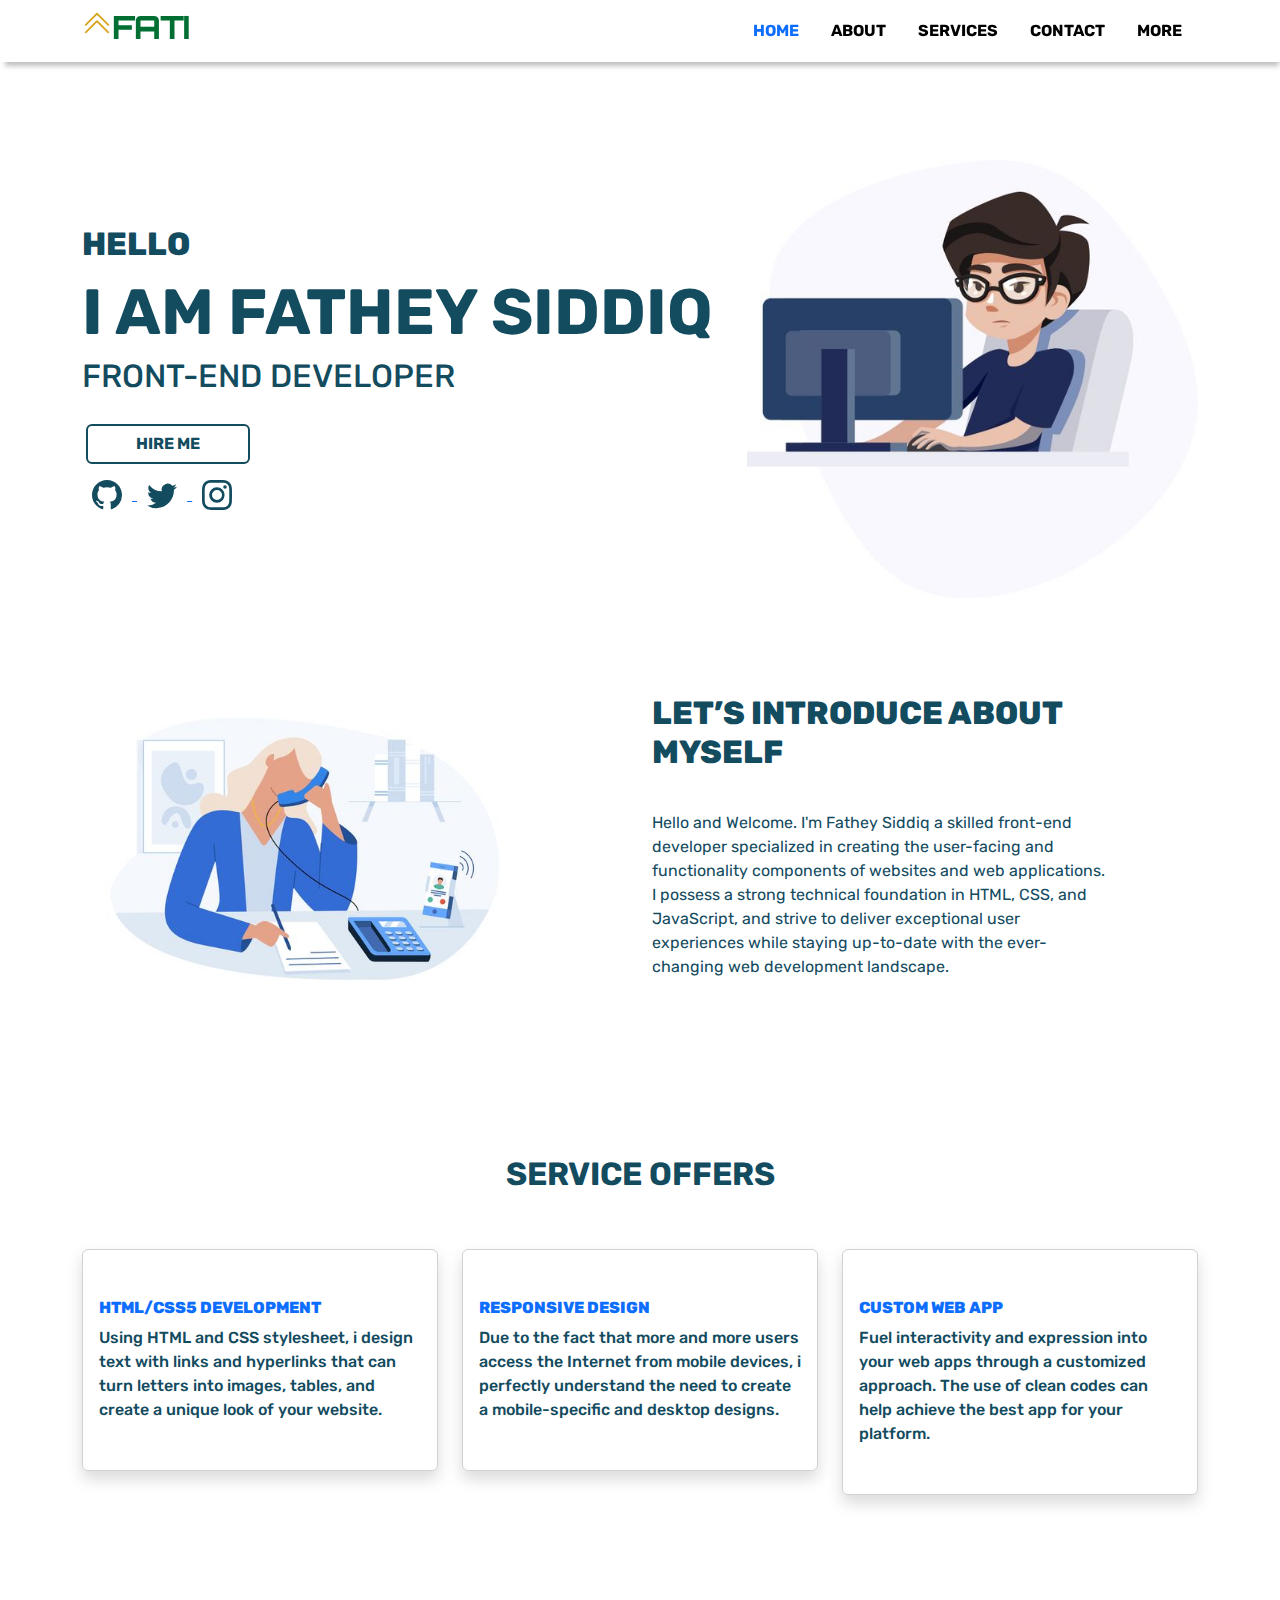
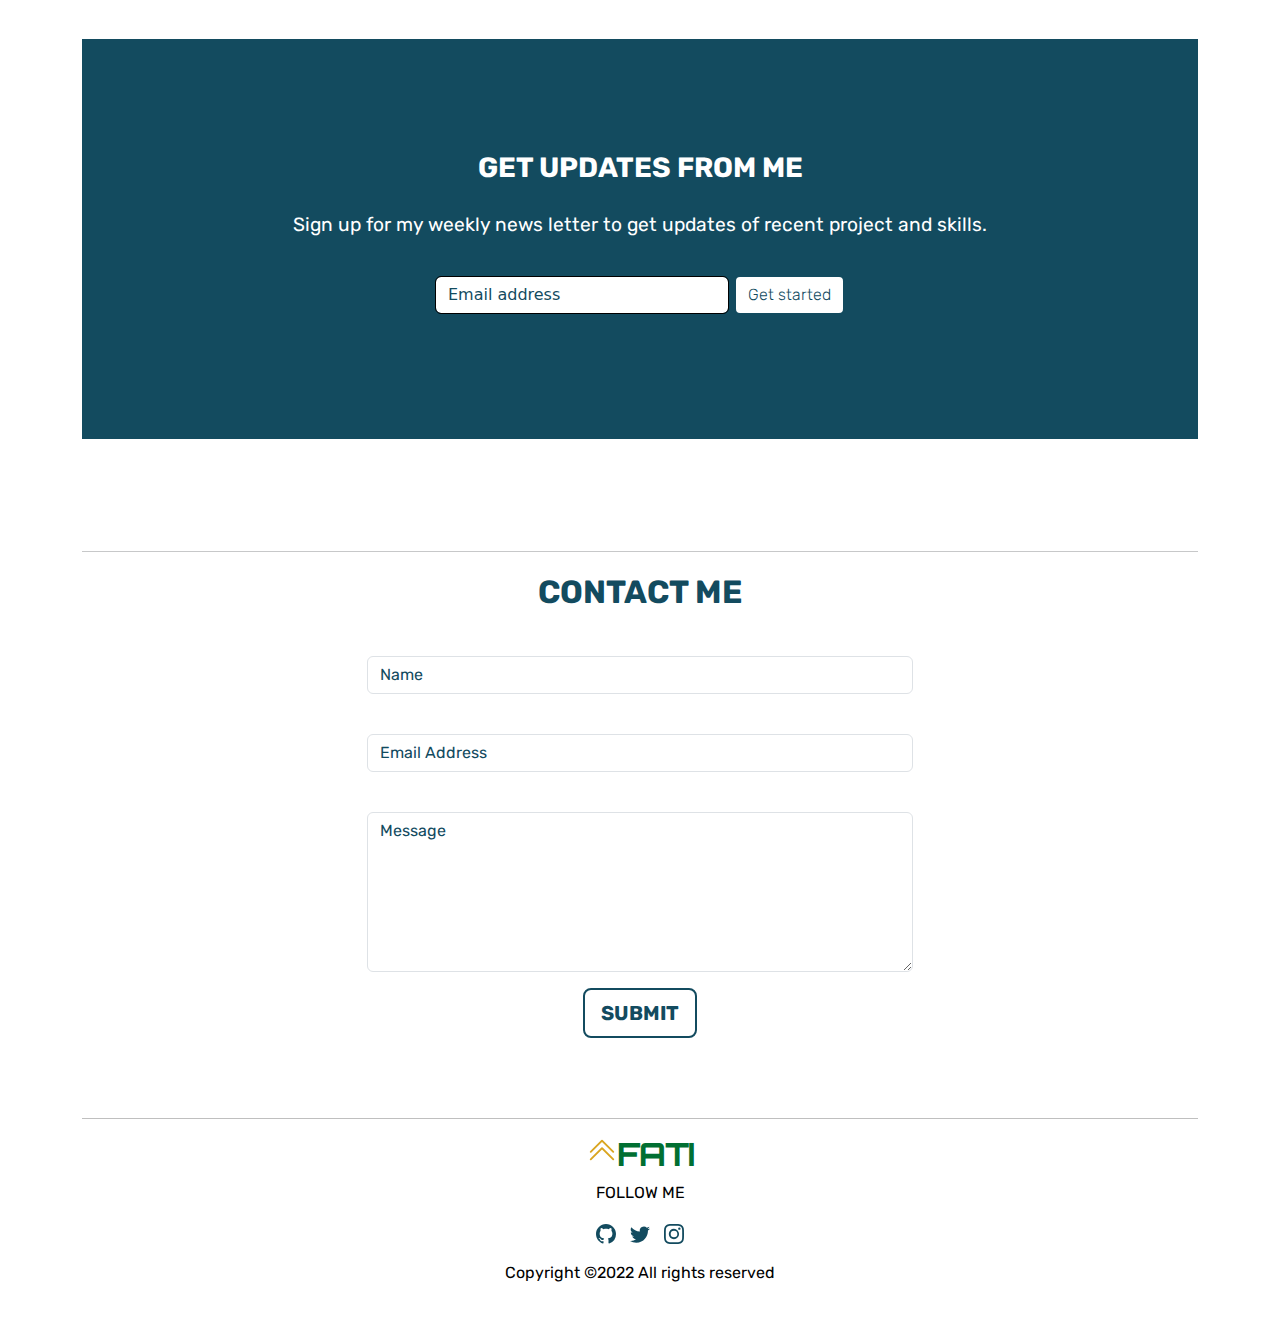
==== commit 390589c5: "myfolio" ====
--- a/index.html
+++ b/index.html
@@ -23,8 +23,8 @@
       rel="stylesheet"
       href="https://cdn.jsdelivr.net/npm/bootstrap-icons@1.5.0/font/bootstrap-icons.css"
     />
+
     <link rel="stylesheet" href="styles/styles.css" />
-    <link rel="stylesheet" href="folo.css" />
     <title>Fathey's World</title>
   </head>
   <body
@@ -100,22 +100,38 @@
                 >
               </li>
               <li class="nav-item">
-                <a class="nav-link active px-3" style="color: #134b5f" href="#"
+                <a
+                  class="nav-link active px-3"
+                  onclick="about()"
+                  
+                  href="#about-el"
                   >ABOUT</a
                 >
               </li>
               <li class="nav-item">
-                <a class="nav-link active px-3" style="color: #134b5f" href=""
+                <a
+                  class="nav-link active px-3"
+                  id=""
+                  
+                  href="#services-el"
                   >SERVICES</a
                 >
               </li>
               <li class="nav-item">
-                <a class="nav-link active px-3" style="color: #134b5f" href=""
+                <a
+                  class="nav-link active px-3"
+                  id="contact-el"
+                  
+                  href="#contacts"
                   >CONTACT</a
                 >
               </li>
               <li class="nav-item">
-                <a class="nav-link active px-3" style="color: #134b5f" href=""
+                <a
+                  class="nav-link active px-3"
+                  id="more-el"
+                  
+                  href="#more"
                   >MORE</a
                 >
               </li>
@@ -140,11 +156,12 @@
               <button type="button" class="btn btn-md px-5 mx-1 my-3">
                 <span>HIRE ME</span>
               </button>
-              <button type="button" class="btn btn-md px-5 my-3">
-                <span>GET CV</span>
-              </button>
+              <!--<button type="button" class="btn btn-md px-5 my-3">
+                <span>GET CV</span>              
+              </button>--> 
             </div>
             <div class="social">
+            <a href="https://github.com/Mavericks-nl">
               <svg
                 xmlns="http://www.w3.org/2000/svg"
                 width="50"
@@ -157,8 +174,9 @@
                   d="M8 0C3.58 0 0 3.58 0 8c0 3.54 2.29 6.53 5.47 7.59.4.07.55-.17.55-.38 0-.19-.01-.82-.01-1.49-2.01.37-2.53-.49-2.69-.94-.09-.23-.48-.94-.82-1.13-.28-.15-.68-.52-.01-.53.63-.01 1.08.58 1.23.82.72 1.21 1.87.87 2.33.66.07-.52.28-.87.51-1.07-1.78-.2-3.64-.89-3.64-3.95 0-.87.31-1.59.82-2.15-.08-.2-.36-1.02.08-2.12 0 0 .67-.21 2.2.82.64-.18 1.32-.27 2-.27.68 0 1.36.09 2 .27 1.53-1.04 2.2-.82 2.2-.82.44 1.1.16 1.92.08 2.12.51.56.82 1.27.82 2.15 0 3.07-1.87 3.75-3.65 3.95.29.25.54.73.54 1.48 0 1.07-.01 1.93-.01 2.2 0 .21.15.46.55.38A8.012 8.012 0 0 0 16 8c0-4.42-3.58-8-8-8z"
                 />
               </svg>
-
-              <svg
+            </a>  
+            <a href="">
+                <svg
                 xmlns="http://www.w3.org/2000/svg"
                 width="50"
                 height="30"
@@ -170,8 +188,10 @@
                   d="M5.026 15c6.038 0 9.341-5.003 9.341-9.334 0-.14 0-.282-.006-.422A6.685 6.685 0 0 0 16 3.542a6.658 6.658 0 0 1-1.889.518 3.301 3.301 0 0 0 1.447-1.817 6.533 6.533 0 0 1-2.087.793A3.286 3.286 0 0 0 7.875 6.03a9.325 9.325 0 0 1-6.767-3.429 3.289 3.289 0 0 0 1.018 4.382A3.323 3.323 0 0 1 .64 6.575v.045a3.288 3.288 0 0 0 2.632 3.218 3.203 3.203 0 0 1-.865.115 3.23 3.23 0 0 1-.614-.057 3.283 3.283 0 0 0 3.067 2.277A6.588 6.588 0 0 1 .78 13.58a6.32 6.32 0 0 1-.78-.045A9.344 9.344 0 0 0 5.026 15z"
                 />
               </svg>
-
-              <svg
+            </a>
+
+             <a href="">
+                <svg
                 xmlns="http://www.w3.org/2000/svg"
                 width="50"
                 height="30"
@@ -183,6 +203,7 @@
                   d="M8 0C5.829 0 5.556.01 4.703.048 3.85.088 3.269.222 2.76.42a3.917 3.917 0 0 0-1.417.923A3.927 3.927 0 0 0 .42 2.76C.222 3.268.087 3.85.048 4.7.01 5.555 0 5.827 0 8.001c0 2.172.01 2.444.048 3.297.04.852.174 1.433.372 1.942.205.526.478.972.923 1.417.444.445.89.719 1.416.923.51.198 1.09.333 1.942.372C5.555 15.99 5.827 16 8 16s2.444-.01 3.298-.048c.851-.04 1.434-.174 1.943-.372a3.916 3.916 0 0 0 1.416-.923c.445-.445.718-.891.923-1.417.197-.509.332-1.09.372-1.942C15.99 10.445 16 10.173 16 8s-.01-2.445-.048-3.299c-.04-.851-.175-1.433-.372-1.941a3.926 3.926 0 0 0-.923-1.417A3.911 3.911 0 0 0 13.24.42c-.51-.198-1.092-.333-1.943-.372C10.443.01 10.172 0 7.998 0h.003zm-.717 1.442h.718c2.136 0 2.389.007 3.232.046.78.035 1.204.166 1.486.275.373.145.64.319.92.599.28.28.453.546.598.92.11.281.24.705.275 1.485.039.843.047 1.096.047 3.231s-.008 2.389-.047 3.232c-.035.78-.166 1.203-.275 1.485a2.47 2.47 0 0 1-.599.919c-.28.28-.546.453-.92.598-.28.11-.704.24-1.485.276-.843.038-1.096.047-3.232.047s-2.39-.009-3.233-.047c-.78-.036-1.203-.166-1.485-.276a2.478 2.478 0 0 1-.92-.598 2.48 2.48 0 0 1-.6-.92c-.109-.281-.24-.705-.275-1.485-.038-.843-.046-1.096-.046-3.233 0-2.136.008-2.388.046-3.231.036-.78.166-1.204.276-1.486.145-.373.319-.64.599-.92.28-.28.546-.453.92-.598.282-.11.705-.24 1.485-.276.738-.034 1.024-.044 2.515-.045v.002zm4.988 1.328a.96.96 0 1 0 0 1.92.96.96 0 0 0 0-1.92zm-4.27 1.122a4.109 4.109 0 1 0 0 8.217 4.109 4.109 0 0 0 0-8.217zm0 1.441a2.667 2.667 0 1 1 0 5.334 2.667 2.667 0 0 1 0-5.334z"
                 />
               </svg>
+            </a>
             </div>
           </div>
           <div class="col-none col-lg-5">
@@ -207,20 +228,19 @@
             />
           </div>
           <!-- basic introduction about me -->
-          <div class="col-sm-12 col-lg-6 intro">
+          <div class="col-sm-12 col-lg-6 intro" id="about-el">
             <h3 class="" id="intro">LET’S INTRODUCE ABOUT MYSELF</h3>
             <p class="">
-              I am a graduate who decided to switch career into Web Development
-              to achieve my dreams. I have personally built and trained myself
-              all the knowledge i have acquired about Web Develpment from open
-              sources. Through this platforms i have gained valuable skills in
-              HTML, Bootstrap, Javascript, CSS, Phython and i have no intention
-              to relent anytime soon.
+              Hello and Welcome. I'm Fathey Siddiq a skilled front-end developer specialized in creating the user-facing
+              and functionality components of websites and web applications.
+              I possess a strong technical foundation in HTML, CSS, and JavaScript,
+              and strive to deliver exceptional user experiences while staying
+              up-to-date with the ever-changing web development landscape.
             </p>
             <div class="d-btn">
-              <button class="btn">
+             <!-- <button class="btn">
                 <span>DOWNLOAD CV</span>
-              </button>
+              </button>-->
             </div>
           </div>
         </div>
@@ -229,7 +249,7 @@
 
     <!-- skill section and serivce -->
     <section id="section2">
-      <div class="container">
+      <div class="container" id="services-el">
         <h3 class="text-center">SERVICE OFFERS</h3>
         <div class="row g-4">
           <div class="col-lg-4" id="card">
@@ -278,7 +298,7 @@
       </div>
     </section>
 
-    <section>
+    <section id="more">
       <div class="container" id="section3">
         <div class="toper">
           <h3 class="">GET UPDATES FROM ME</h3>
@@ -307,8 +327,8 @@
       </div>
     </section>
 
-    <section>
-      <div class="container">
+    <section id="contacts">
+      <div class="container" id="contact-el">
         <div class="" id="contacts">
           <div id="contactForm">
             <hr />
@@ -373,6 +393,76 @@
       </div>
     </section>
 
+    <footer class="footer">
+      <div class="container">
+        <hr />
+        <div class="logo">
+          <svg
+            xmlns="http://www.w3.org/2000/svg"
+            width="30"
+            height="30"
+            fill="goldenrod"
+            class="bi bi-chevron-double-up"
+            viewBox="0 0 16 16"
+          >
+            <path
+              fill-rule="evenodd"
+              d="M7.646 2.646a.5.5 0 0 1 .708 0l6 6a.5.5 0 0 1-.708.708L8 3.707 2.354 9.354a.5.5 0 1 1-.708-.708l6-6z"
+            />
+            <path
+              fill-rule="evenodd"
+              d="M7.646 6.646a.5.5 0 0 1 .708 0l6 6a.5.5 0 0 1-.708.708L8 7.707l-5.646 5.647a.5.5 0 0 1-.708-.708l6-6z"
+            />
+          </svg>
+          <h2 class="topper">FATI</h2>
+        </div>
+        <div>
+          <div class="">
+            <p>FOLLOW ME</p>
+            <svg
+              xmlns="http://www.w3.org/2000/svg"
+              width="30"
+              height="20"
+              fill="#134b5f"
+              class="bi bi-github"
+              viewBox="0 0 16 16"
+            >
+              <path
+                d="M8 0C3.58 0 0 3.58 0 8c0 3.54 2.29 6.53 5.47 7.59.4.07.55-.17.55-.38 0-.19-.01-.82-.01-1.49-2.01.37-2.53-.49-2.69-.94-.09-.23-.48-.94-.82-1.13-.28-.15-.68-.52-.01-.53.63-.01 1.08.58 1.23.82.72 1.21 1.87.87 2.33.66.07-.52.28-.87.51-1.07-1.78-.2-3.64-.89-3.64-3.95 0-.87.31-1.59.82-2.15-.08-.2-.36-1.02.08-2.12 0 0 .67-.21 2.2.82.64-.18 1.32-.27 2-.27.68 0 1.36.09 2 .27 1.53-1.04 2.2-.82 2.2-.82.44 1.1.16 1.92.08 2.12.51.56.82 1.27.82 2.15 0 3.07-1.87 3.75-3.65 3.95.29.25.54.73.54 1.48 0 1.07-.01 1.93-.01 2.2 0 .21.15.46.55.38A8.012 8.012 0 0 0 16 8c0-4.42-3.58-8-8-8z"
+              />
+            </svg>
+
+            <svg
+              xmlns="http://www.w3.org/2000/svg"
+              width="30"
+              height="20"
+              fill="#134b5f"
+              class="bi bi-twitter"
+              viewBox="0 0 16 16"
+            >
+              <path
+                d="M5.026 15c6.038 0 9.341-5.003 9.341-9.334 0-.14 0-.282-.006-.422A6.685 6.685 0 0 0 16 3.542a6.658 6.658 0 0 1-1.889.518 3.301 3.301 0 0 0 1.447-1.817 6.533 6.533 0 0 1-2.087.793A3.286 3.286 0 0 0 7.875 6.03a9.325 9.325 0 0 1-6.767-3.429 3.289 3.289 0 0 0 1.018 4.382A3.323 3.323 0 0 1 .64 6.575v.045a3.288 3.288 0 0 0 2.632 3.218 3.203 3.203 0 0 1-.865.115 3.23 3.23 0 0 1-.614-.057 3.283 3.283 0 0 0 3.067 2.277A6.588 6.588 0 0 1 .78 13.58a6.32 6.32 0 0 1-.78-.045A9.344 9.344 0 0 0 5.026 15z"
+              />
+            </svg>
+
+            <svg
+              xmlns="http://www.w3.org/2000/svg"
+              width="30"
+              height="20"
+              fill="#134b5f"
+              class="bi bi-instagram"
+              viewBox="0 0 16 16"
+            >
+              <path
+                d="M8 0C5.829 0 5.556.01 4.703.048 3.85.088 3.269.222 2.76.42a3.917 3.917 0 0 0-1.417.923A3.927 3.927 0 0 0 .42 2.76C.222 3.268.087 3.85.048 4.7.01 5.555 0 5.827 0 8.001c0 2.172.01 2.444.048 3.297.04.852.174 1.433.372 1.942.205.526.478.972.923 1.417.444.445.89.719 1.416.923.51.198 1.09.333 1.942.372C5.555 15.99 5.827 16 8 16s2.444-.01 3.298-.048c.851-.04 1.434-.174 1.943-.372a3.916 3.916 0 0 0 1.416-.923c.445-.445.718-.891.923-1.417.197-.509.332-1.09.372-1.942C15.99 10.445 16 10.173 16 8s-.01-2.445-.048-3.299c-.04-.851-.175-1.433-.372-1.941a3.926 3.926 0 0 0-.923-1.417A3.911 3.911 0 0 0 13.24.42c-.51-.198-1.092-.333-1.943-.372C10.443.01 10.172 0 7.998 0h.003zm-.717 1.442h.718c2.136 0 2.389.007 3.232.046.78.035 1.204.166 1.486.275.373.145.64.319.92.599.28.28.453.546.598.92.11.281.24.705.275 1.485.039.843.047 1.096.047 3.231s-.008 2.389-.047 3.232c-.035.78-.166 1.203-.275 1.485a2.47 2.47 0 0 1-.599.919c-.28.28-.546.453-.92.598-.28.11-.704.24-1.485.276-.843.038-1.096.047-3.232.047s-2.39-.009-3.233-.047c-.78-.036-1.203-.166-1.485-.276a2.478 2.478 0 0 1-.92-.598 2.48 2.48 0 0 1-.6-.92c-.109-.281-.24-.705-.275-1.485-.038-.843-.046-1.096-.046-3.233 0-2.136.008-2.388.046-3.231.036-.78.166-1.204.276-1.486.145-.373.319-.64.599-.92.28-.28.546-.453.92-.598.282-.11.705-.24 1.485-.276.738-.034 1.024-.044 2.515-.045v.002zm4.988 1.328a.96.96 0 1 0 0 1.92.96.96 0 0 0 0-1.92zm-4.27 1.122a4.109 4.109 0 1 0 0 8.217 4.109 4.109 0 0 0 0-8.217zm0 1.441a2.667 2.667 0 1 1 0 5.334 2.667 2.667 0 0 1 0-5.334z"
+              />
+            </svg>
+          </div>
+        </div>
+        <p class="right">Copyright ©2022 All rights reserved</p>
+      </div>
+    </footer>
+
     <script src="https://cdn.jsdelivr.net/npm/bootstrap@5.2.1/dist/js/bootstrap.bundle.min.js"></script>
   </body>
 </html>
--- a/styles/styles.css
+++ b/styles/styles.css
@@ -1,215 +1,197 @@
+.topper {
+  color: #016f32;
+  font-family: "Orbitron", san-sherif;
+  font-size: 2em;
+  font-weight: 800;
+  letter-spacing: -1px;
+}
+
 nav {
   background: white;
   box-shadow: 2px 7px 5px -3px rgba(0, 0, 0, 0.25);
   -webkit-box-shadow: 2px 7px 5px -3px rgba(0, 0, 0, 0.25);
   -moz-box-shadow: 2px 7px 5px -3px rgba(0, 0, 0, 0.25);
 }
-
 nav .logo {
-  display: -webkit-box;
-  display: -ms-flexbox;
   display: flex;
 }
-
-nav .topper {
-  color: #016f32;
-  font-family: Orbitron, san-sherif;
-  font-size: 2em;
-  font-weight: 800;
-  letter-spacing: -1px;
-}
-
 nav .nav-link {
-  font-family: Rubik, san-sherif;
+  font-family: "Rubik", san-sherif;
   font-weight: 700;
   color: #134b5f;
   -webkit-animation: myAnim 1s ease 0s 1 normal forwards;
           animation: myAnim 1s ease 0s 1 normal forwards;
 }
 
+a.nav-link.active {
+  color: #134b5f;
+}
+
+.nav-item a:hover {
+  background-color: #134b5f;
+  color: white;
+  border-radius: 7px;
+}
+
+
 @-webkit-keyframes myAnim {
   0% {
-    -webkit-transform: scale(0.5);
-            transform: scale(0.5);
-  }
-  100% {
-    -webkit-transform: scale(1);
-            transform: scale(1);
-  }
-}
-
+    transform: scale(0.5);
+  }
+  100% {
+    transform: scale(1);
+  }
+}
 @keyframes myAnim {
   0% {
-    -webkit-transform: scale(0.5);
-            transform: scale(0.5);
-  }
-  100% {
-    -webkit-transform: scale(1);
-            transform: scale(1);
+    transform: scale(0.5);
+  }
+  100% {
+    transform: scale(1);
   }
 }
 
 body .main {
   margin-top: 3em;
 }
-
 body .main .text-one {
   color: #134b5f;
-  font-family: Rubik, san-sherif;
+  font-family: "Rubik", san-sherif;
   font-weight: 800;
   font-size: 2em;
   -webkit-animation: tracking-in-expand-fwd-top 0.8s cubic-bezier(0.215, 0.61, 0.355, 1) both;
           animation: tracking-in-expand-fwd-top 0.8s cubic-bezier(0.215, 0.61, 0.355, 1) both;
 }
-
 body .main .text-two {
   color: #134b5f;
-  font-family: Rubik, san-sherif;
+  font-family: "Rubik", san-sherif;
   font-weight: 700;
   font-size: 4em;
   -webkit-animation: tracking-in-expand-fwd-top 0.8s cubic-bezier(0.215, 0.61, 0.355, 1) both;
           animation: tracking-in-expand-fwd-top 0.8s cubic-bezier(0.215, 0.61, 0.355, 1) both;
 }
-
 body .main .text-three {
   color: #134b5f;
-  font-family: Rubik, san-sherif;
+  font-family: "Rubik", san-sherif;
   font-weight: 450;
   font-size: 2em;
   -webkit-animation: tracking-in-expand-fwd-top 0.8s cubic-bezier(0.215, 0.61, 0.355, 1) both;
           animation: tracking-in-expand-fwd-top 0.8s cubic-bezier(0.215, 0.61, 0.355, 1) both;
 }
-
 @-webkit-keyframes tracking-in-expand-fwd-top {
   0% {
     letter-spacing: -0.5em;
-    -webkit-transform: translateZ(-700px) translateY(-500px);
-            transform: translateZ(-700px) translateY(-500px);
+    transform: translateZ(-700px) translateY(-500px);
     opacity: 0;
   }
   40% {
     opacity: 0.6;
   }
   100% {
-    -webkit-transform: translateZ(0) translateY(0);
-            transform: translateZ(0) translateY(0);
+    transform: translateZ(0) translateY(0);
     opacity: 1;
   }
 }
-
 @keyframes tracking-in-expand-fwd-top {
   0% {
     letter-spacing: -0.5em;
-    -webkit-transform: translateZ(-700px) translateY(-500px);
-            transform: translateZ(-700px) translateY(-500px);
+    transform: translateZ(-700px) translateY(-500px);
     opacity: 0;
   }
   40% {
     opacity: 0.6;
   }
   100% {
-    -webkit-transform: translateZ(0) translateY(0);
-            transform: translateZ(0) translateY(0);
+    transform: translateZ(0) translateY(0);
     opacity: 1;
   }
 }
-
+body .main .btn {
+  background-color: white;
+  color: #134b5f;
+  border: 2px solid #134b5f;
+}
+body .main .btn:hover {
+  background-color: #134b5f;
+  color: white;
+  
+  /*animation: myAnim 2s ease 5ms 1 normal forwards;*/
+}
 body .btn {
   background-color: white;
   color: #134b5f;
   border: 2px solid #134b5f;
 }
-
 body .btn:hover {
   background-color: #134b5f;
   color: white;
-  -webkit-animation: myAnim 1s linear 5ms 1 normal forwards;
-          animation: myAnim 1s linear 5ms 1 normal forwards;
-}
-
+
+  /*-webkit-animation: myAnim 1s linear 5ms 1 normal forwards;
+          animation: myAnim 1s linear 5ms 1 normal forwards;*/
+}
 @keyframes myAnim {
   0% {
-    -webkit-transform: scale(0.5);
-            transform: scale(0.5);
-  }
-  100% {
-    -webkit-transform: scale(1);
-            transform: scale(1);
-  }
-}
-
+    transform: scale(0.5);
+  }
+  100% {
+    transform: scale(1);
+  }
+}
 body span {
   font-weight: 700;
-  font-family: Rubik, san-sherif;
+  font-family: "Rubik", san-sherif;
   font-size: 1em;
 }
-
 body .image1 {
   max-width: 100%;
   height: auto;
   -webkit-animation: jello-horizontal 1.5s both;
           animation: jello-horizontal 1.5s both;
 }
-
 @-webkit-keyframes jello-horizontal {
   0% {
-    -webkit-transform: scale3d(1, 1, 1);
-            transform: scale3d(1, 1, 1);
+    transform: scale3d(1, 1, 1);
   }
   30% {
-    -webkit-transform: scale3d(0.75, 1.25, 1);
-            transform: scale3d(0.75, 1.25, 1);
-  }
-  40% {
-    -webkit-transform: scale3d(1.25, 0.75, 1);
-            transform: scale3d(1.25, 0.75, 1);
+    transform: scale3d(0.75, 1.25, 1);
+  }
+  40% {
+    transform: scale3d(1.25, 0.75, 1);
   }
   50% {
-    -webkit-transform: scale3d(0.85, 1.15, 1);
-            transform: scale3d(0.85, 1.15, 1);
+    transform: scale3d(0.85, 1.15, 1);
   }
   65% {
-    -webkit-transform: scale3d(1.05, 0.95, 1);
-            transform: scale3d(1.05, 0.95, 1);
+    transform: scale3d(1.05, 0.95, 1);
   }
   75% {
-    -webkit-transform: scale3d(0.95, 1.05, 1);
-            transform: scale3d(0.95, 1.05, 1);
-  }
-  100% {
-    -webkit-transform: scale3d(1, 1, 1);
-            transform: scale3d(1, 1, 1);
-  }
-}
-
+    transform: scale3d(0.95, 1.05, 1);
+  }
+  100% {
+    transform: scale3d(1, 1, 1);
+  }
+}
 @keyframes jello-horizontal {
   0% {
-    -webkit-transform: scale3d(1, 1, 1);
-            transform: scale3d(1, 1, 1);
+    transform: scale3d(1, 1, 1);
   }
   30% {
-    -webkit-transform: scale3d(0.75, 1.25, 1);
-            transform: scale3d(0.75, 1.25, 1);
-  }
-  40% {
-    -webkit-transform: scale3d(1.25, 0.75, 1);
-            transform: scale3d(1.25, 0.75, 1);
+    transform: scale3d(0.75, 1.25, 1);
+  }
+  40% {
+    transform: scale3d(1.25, 0.75, 1);
   }
   50% {
-    -webkit-transform: scale3d(0.85, 1.15, 1);
-            transform: scale3d(0.85, 1.15, 1);
+    transform: scale3d(0.85, 1.15, 1);
   }
   65% {
-    -webkit-transform: scale3d(1.05, 0.95, 1);
-            transform: scale3d(1.05, 0.95, 1);
+    transform: scale3d(1.05, 0.95, 1);
   }
   75% {
-    -webkit-transform: scale3d(0.95, 1.05, 1);
-            transform: scale3d(0.95, 1.05, 1);
-  }
-  100% {
-    -webkit-transform: scale3d(1, 1, 1);
-            transform: scale3d(1, 1, 1);
+    transform: scale3d(0.95, 1.05, 1);
+  }
+  100% {
+    transform: scale3d(1, 1, 1);
   }
 }
 
@@ -217,64 +199,55 @@
   max-width: 80%;
   height: auto;
 }
-
 #section1 .intro {
-  max-width: 35em;
-}
-
+  max-width: 30em;
+}
 #section1 h3 {
   padding-bottom: 1em;
   font-size: 2em;
-  font-family: Rubik, san-sherif;
+  font-family: "Rubik", san-sherif;
   font-weight: 800;
   color: #134b5f;
   -webkit-animation: tracking-in-expand-fwd-top 0.8s cubic-bezier(0.215, 0.61, 0.355, 1) both;
           animation: tracking-in-expand-fwd-top 0.8s cubic-bezier(0.215, 0.61, 0.355, 1) both;
 }
-
 #section1 p {
-  padding: 0 auto;
-  font-family: Rubik, san-sherif;
-  color: #134b5f;
-  -webkit-animation: tracking-in-expand-fwd-top 0.8s cubic-bezier(0.215, 0.61, 0.355, 1) both;
-          animation: tracking-in-expand-fwd-top 0.8s cubic-bezier(0.215, 0.61, 0.355, 1) both;
-}
-
+  word-wrap: break-word;
+  padding: 0 0 2em 0;
+  font-family: "Rubik", san-sherif;
+  color: #134b5f;
+  -webkit-animation: tracking-in-expand-fwd-top 0.8s cubic-bezier(0.215, 0.61, 0.355, 1) both;
+          animation: tracking-in-expand-fwd-top 0.8s cubic-bezier(0.215, 0.61, 0.355, 1) both;
+}
 @keyframes tracking-in-expand-fwd-top {
   0% {
     letter-spacing: -0.5em;
-    -webkit-transform: translateZ(-700px) translateY(-500px);
-            transform: translateZ(-700px) translateY(-500px);
+    transform: translateZ(-700px) translateY(-500px);
     opacity: 0;
   }
   40% {
     opacity: 0.6;
   }
   100% {
-    -webkit-transform: translateZ(0) translateY(0);
-            transform: translateZ(0) translateY(0);
+    transform: translateZ(0) translateY(0);
     opacity: 1;
   }
 }
-
 #section1 .d-btn {
   text-align: center;
 }
-
 #section1 .btn {
   background-color: white;
   color: #134b5f;
   border: 2px solid #134b5f;
   text-align: center;
 }
-
 #section1 .btn:hover, #section1 .btn:focus, #section1 .btn:active, #section1 .btn.active {
   background-color: #134b5f;
   color: white;
 }
-
 #section1 span {
-  font-family: Rubik, san-sherif;
+  font-family: "Rubik", san-sherif;
   font-weight: 700;
 }
 
@@ -282,33 +255,27 @@
   margin-top: 8em;
   margin-bottom: 8em;
 }
-
 #section2 h3 {
-  font-family: Rubik, san-sherif;
-  color: #134b5f;
-  font-weight: 700;
-  font-size: 2em;
-}
-
+  font-family: "Rubik", san-sherif;
+  color: #134b5f;
+  font-weight: 700;
+  font-size: 2em;
+}
 #section2 .row {
   margin-top: 1em;
 }
-
 #section2 .card {
   margin: 1em auto;
-  background: -webkit-gradient(linear, left top, right top, from(#e3ffe7), to(#d9e7ff)) box-shadow rgba(var(--bs-black), 0.075);
   background: linear-gradient(90deg, #e3ffe7 0%, #d9e7ff 100%) box-shadow rgba(var(--bs-black), 0.075);
 }
-
 #section2 a {
   text-decoration: none;
-  font-family: Rubik, san-sherif;
+  font-family: "Rubik", san-sherif;
   font-weight: 800;
 }
-
 #section2 p {
   color: #134b5f;
-  font-family: Rubik, san-sherif;
+  font-family: "Rubik", san-sherif;
   font-weight: 500;
 }
 
@@ -319,46 +286,35 @@
   height: 400px;
   background-color: #134b5f;
 }
-
 #section3 h3 {
   padding-top: 4em;
-  font-family: Rubik, san-sherif;
-  color: white;
-  font-weight: 700;
-}
-
+  font-family: "Rubik", san-sherif;
+  color: white;
+  font-weight: 700;
+}
 #section3 p {
   padding-top: 1em;
   padding-bottom: 1em;
-  font-family: Rubik, san-sherif;
+  font-family: "Rubik", san-sherif;
   color: white;
   font-size: 1.2em;
 }
-
 #section3 input {
   border: 1px solid black;
   padding-right: 3em;
   margin-right: 2em;
 }
-
-#section3 input::-webkit-input-placeholder {
-  color: #134b5f;
-}
-
+#section3 input::-moz-placeholder {
+  color: #134b5f;
+}
 #section3 input:-ms-input-placeholder {
   color: #134b5f;
 }
-
-#section3 input::-ms-input-placeholder {
-  color: #134b5f;
-}
-
 #section3 input::placeholder {
   color: #134b5f;
 }
-
 #section3 span {
-  font-family: Rubik, san-sherif;
+  font-family: "Rubik", san-sherif;
   font-weight: 300;
   color: #134b5f;
 }
@@ -370,56 +326,53 @@
 #contactForm {
   text-align: center;
 }
-
 #contactForm p {
   text-align: center;
-  font-family: Rubik, san-sherif;
-  color: #134b5f;
-  font-size: 2em;
-  font-weight: 700;
-}
-
-#contactForm ::-webkit-input-placeholder {
-  font-family: Rubik, san-sherif;
-  color: #134b5f;
-}
-
+  font-family: "Rubik", san-sherif;
+  color: #134b5f;
+  font-size: 2em;
+  font-weight: 700;
+}
+#contactForm ::-moz-placeholder {
+  font-family: "Rubik", san-sherif;
+  color: #134b5f;
+}
 #contactForm :-ms-input-placeholder {
-  font-family: Rubik, san-sherif;
-  color: #134b5f;
-}
-
-#contactForm ::-ms-input-placeholder {
-  font-family: Rubik, san-sherif;
-  color: #134b5f;
-}
-
+  font-family: "Rubik", san-sherif;
+  color: #134b5f;
+}
 #contactForm ::placeholder {
-  font-family: Rubik, san-sherif;
-  color: #134b5f;
-}
-
+  font-family: "Rubik", san-sherif;
+  color: #134b5f;
+}
 #contactForm textarea {
   height: 10rem;
 }
-
 #contactForm .d-grid {
-  -webkit-box-pack: center;
-      -ms-flex-pack: center;
-          justify-content: center;
-}
-
+  justify-content: center;
+}
 #contactForm .btn {
   color: #134b5f;
   max-width: em;
 }
-
 #contactForm .btn:hover {
   background-color: #134b5f;
   color: white;
 }
-
 #contactForm span {
-  font-family: Rubik, san-sherif;
-}
-/*# sourceMappingURL=styles.css.map */+  font-family: "Rubik", san-sherif;
+}
+
+.footer {
+  font-family: "Rubik", san-sherif;
+  color: var(--bs-black);
+  margin-top: 5em;
+  text-align: center;
+}
+.footer .logo {
+  display: flex;
+  justify-content: center;
+}
+.footer .right {
+  margin: 1em auto;
+}/*# sourceMappingURL=styles.css.map */